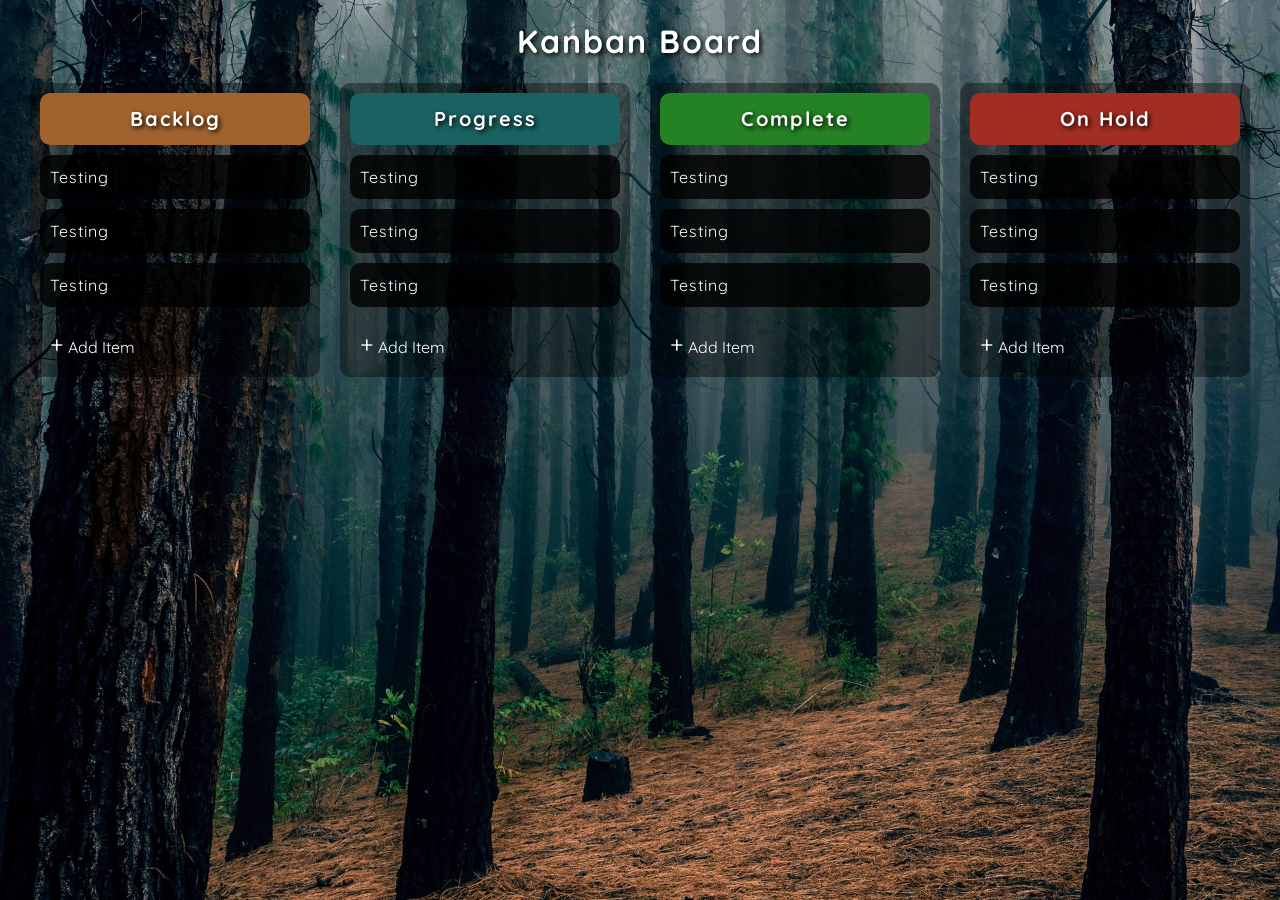
==== project-16-Drag-Drop/index.html @ 97212ec7 "165" ====
<!DOCTYPE html>
<html lang="en">
  <head>
    <meta charset="UTF-8" />
    <meta name="viewport" content="width=device-width, initial-scale=1.0" />
    <title>Drag and Drop</title>
    <link rel="icon" type="image/png" href="favicon.png" />
    <link rel="stylesheet" href="style.css" />
  </head>
  <body>
    <h1 class="main-title">Kanban Board</h1>
    <div class="drag-container">
      <ul class="drag-list">
        <li class="drag-column backlog-column">
          <span class="header">
            <h1>Backlog</h1>
          </span>
          <div class="backlog-content">
            <ul class="drag-item-list" id="backlog-list">
              <li class="drag-item">Testing</li>
              <li class="drag-item">Testing</li>
              <li class="drag-item">Testing</li>
            </ul>
          </div>
          <div class="add-btn-group">
            <div class="add-btn">
              <span class="plus-sign">+</span>
              <span>Add Item</span>
            </div>
            <div class="add-btn solid">
              <span>Save Item</span>
            </div>
            <div class="add-container">
              <div class="add-item"></div>
            </div>
          </div>
        </li>
        <li class="drag-column progress-column">
          <span class="header">
            <h1>Progress</h1>
          </span>
          <div class="progress-content">
            <ul class="drag-item-list" id="progress-list">
              <li class="drag-item">Testing</li>
              <li class="drag-item">Testing</li>
              <li class="drag-item">Testing</li>
            </ul>
          </div>
          <div class="add-btn-group">
            <div class="add-btn">
              <span class="plus-sign">+</span>
              <span>Add Item</span>
            </div>
            <div class="add-btn solid">
              <span>Save Item</span>
            </div>
            <div class="add-container">
              <div class="add-item"></div>
            </div>
          </div>
        </li>
        <li class="drag-column complete-column">
          <span class="header">
            <h1>Complete</h1>
          </span>
          <div class="complete-content">
            <ul class="drag-item-list" id="complete-list">
              <li class="drag-item">Testing</li>
              <li class="drag-item">Testing</li>
              <li class="drag-item">Testing</li>
            </ul>
          </div>
          <div class="add-btn-group">
            <div class="add-btn">
              <span class="plus-sign">+</span>
              <span>Add Item</span>
            </div>
            <div class="add-btn solid">
              <span>Save Item</span>
            </div>
            <div class="add-container">
              <div class="add-item"></div>
            </div>
          </div>
        </li>
        <li class="drag-column on-hold-column">
          <span class="header">
            <h1>On Hold</h1>
          </span>
          <div class="on-hold-content">
            <ul class="drag-item-list" id="on-hold-list">
              <li class="drag-item">Testing</li>
              <li class="drag-item">Testing</li>
              <li class="drag-item">Testing</li>
            </ul>
          </div>
          <div class="add-btn-group">
            <div class="add-btn">
              <span class="plus-sign">+</span>
              <span>Add Item</span>
            </div>
            <div class="add-btn solid">
              <span>Save Item</span>
            </div>
            <div class="add-container">
              <div class="add-item"></div>
            </div>
          </div>
        </li>
      </ul>
    </div>
    <!-- Script -->
    <script src="script.js"></script>
  </body>
</html>
---- project-16-Drag-Drop/style.css ----
/* Trees Image - Pexels: https://www.pexels.com/photo/photo-of-trees-in-forest-3801030/ */
@import url("https://fonts.googleapis.com/css?family=Quicksand&display=swap");

html {
  box-sizing: border-box;
}

:root {
  --column-1: #a2622d;
  --column-2: #1b6161;
  --column-3: #248224;
  --column-4: #a22d22;
}

body {
  margin: 0;
  background: url("./trees.jpg");
  background-size: cover;
  background-position: 50% 60%;
  background-attachment: fixed;
  color: white;
  font-family: Quicksand, sans-serif;
  overflow-y: hidden;
}

h1 {
  letter-spacing: 2px;
  text-shadow: 2px 2px 5px black;
}

.main-title {
  text-align: center;
  font-size: 3rem;
}

ul {
  list-style-type: none;
  margin: 0;
  padding: 0;
}

.drag-container {
  margin: 20px;
}

.drag-list {
  display: flex;
  align-items: flex-start;
}

/* Columns */
.drag-column {
  flex: 1;
  margin: 0 10px;
  position: relative;
  background-color: rgba(0, 0, 0, 0.4);
  border-radius: 10px;
  overflow-x: hidden;
}

.backlog-column .header,
.backlog-column .solid,
.backlog-column .solid:hover,
.backlog-column .over {
  background-color: var(--column-1);
}

.progress-column .header,
.progress-column .solid,
.progress-column .solid:hover,
.progress-column .over {
  background-color: var(--column-2);
}

.complete-column .header,
.complete-column .solid,
.complete-column .solid:hover,
.complete-column .over {
  background-color: var(--column-3);
}

.on-hold-column .header,
.on-hold-column .solid,
.on-hold-column .solid:hover,
.on-hold-column .over {
  background-color: var(--column-4);
}

/* Custom Scrollbar */
.custom-scroll {
  overflow-y: auto;
  max-height: 75vh;
}

.custom-scroll::-webkit-scrollbar-track {
  box-shadow: inset 0 0 6px rgba(0, 0, 0, 0.4);
  border-radius: 10px;
  background-color: rgba(255, 255, 255, 0.3);
  margin-right: 5px;
}

.custom-scroll::-webkit-scrollbar {
  width: 10px;
}

.custom-scroll::-webkit-scrollbar-thumb {
  border-radius: 10px;
  box-shadow: inset 0 0 6px rgba(0, 0, 0, 0.3);
  background-color: rgba(0, 0, 0, 0.8);
}

.header {
  display: flex;
  justify-content: center;
  border-radius: 10px;
  margin: 10px;
}

.header h1 {
  font-size: 1.25rem;
}

/* Drag and Drop */
.over {
  padding: 50px 10px;
}

.drag-item-list {
  min-height: 50px;
}

.drag-item {
  margin: 10px;
  padding: 10px;
  height: fit-content;
  background-color: rgba(0, 0, 0, 0.8);
  border-radius: 10px;
  line-height: 1.5rem;
  letter-spacing: 1px;
  cursor: pointer;
}

.drag-item:focus {
  outline: none;
  background-color: white;
  color: black;
}

/* Add Button Group */
.add-btn-group {
  display: flex;
  justify-content: space-between;
}

.add-btn {
  margin: 10px;
  padding: 5px 10px;
  display: flex;
  align-items: center;
  cursor: pointer;
  width: fit-content;
  border-radius: 5px;
  transition: all 0.3s ease-in;
  user-select: none;
}

.add-btn:hover {
  background-color: rgba(255, 255, 255, 0.9);
  color: black;
}

.add-btn:active {
  transform: scale(0.97);
}

.solid {
  display: none;
}

.solid:hover {
  transition: unset;
  filter: brightness(95%);
  color: white;
}

.plus-sign {
  font-size: 1.5rem;
  margin-right: 5px;
  position: relative;
  top: -3px;
}

.add-container {
  margin: 10px;
  padding: 5px 10px;
  border-radius: 10px;
  background-color: rgba(255, 255, 255, 0.9);
  min-height: 100px;
  display: none;
}

.add-item {
  width: 100%;
  min-height: 100px;
  height: auto;
  background-color: white;
  border-radius: 10px;
  margin: 5px auto;
  resize: none;
  color: black;
  padding: 10px;
}

.add-item:focus {
  outline: none;
}

/* Media Query: Laptop */
@media screen and (max-width: 1800px) {
  .main-title {
    font-size: 2rem;
  }
}

/* Media Query: Large Smartphone (Vertical) */
@media screen and (max-width: 600px) {
  body {
    overflow-y: auto;
  }

  .drag-container {
    margin: 0;
  }

  .drag-list {
    display: block;
  }

  .drag-column {
    margin: 10px;
  }
}
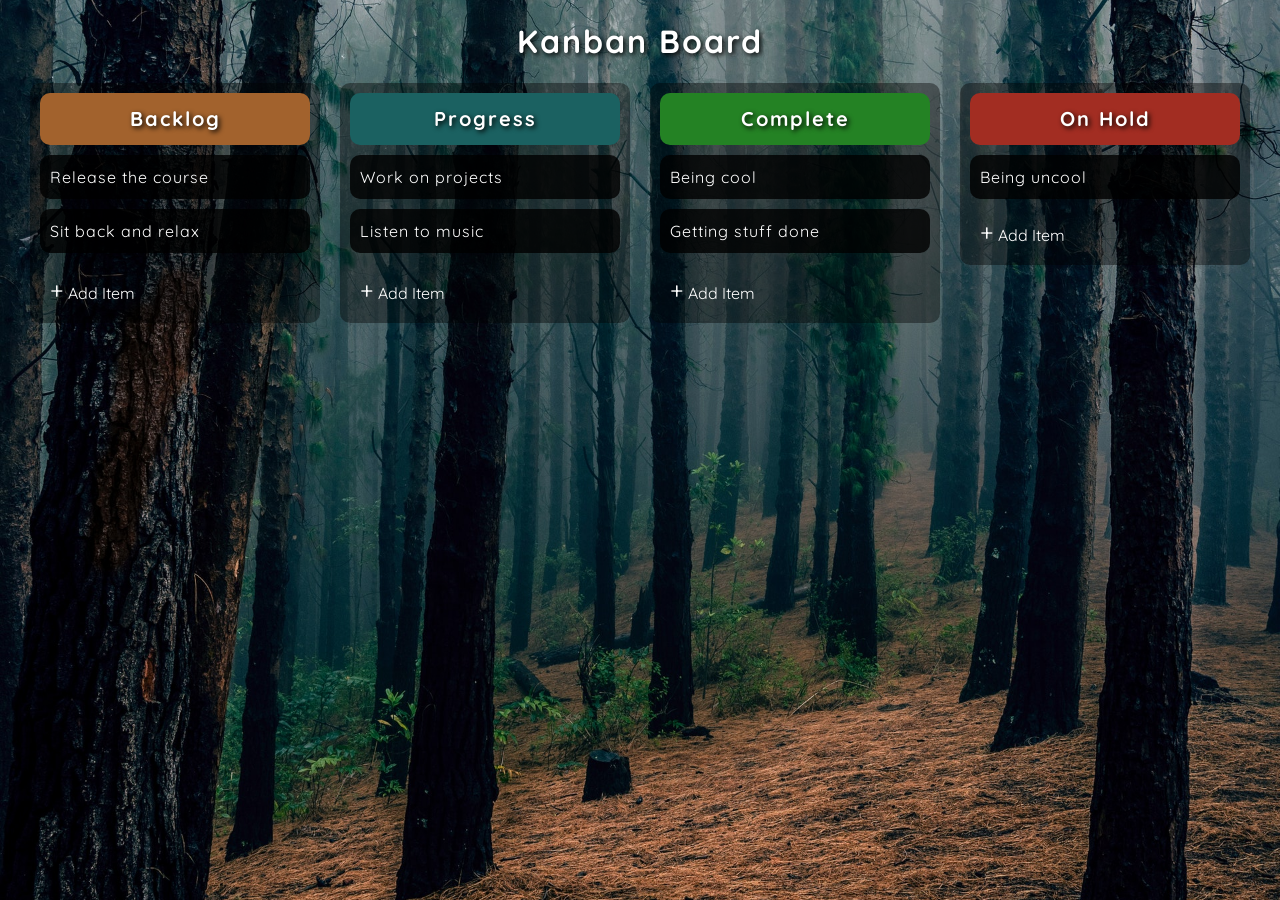
==== commit cb1761b0: "166" ====
--- a/project-16-Drag-Drop/index.html
+++ b/project-16-Drag-Drop/index.html
@@ -16,11 +16,7 @@
             <h1>Backlog</h1>
           </span>
           <div class="backlog-content">
-            <ul class="drag-item-list" id="backlog-list">
-              <li class="drag-item">Testing</li>
-              <li class="drag-item">Testing</li>
-              <li class="drag-item">Testing</li>
-            </ul>
+            <ul class="drag-item-list" id="backlog-list"></ul>
           </div>
           <div class="add-btn-group">
             <div class="add-btn">
@@ -40,11 +36,7 @@
             <h1>Progress</h1>
           </span>
           <div class="progress-content">
-            <ul class="drag-item-list" id="progress-list">
-              <li class="drag-item">Testing</li>
-              <li class="drag-item">Testing</li>
-              <li class="drag-item">Testing</li>
-            </ul>
+            <ul class="drag-item-list" id="progress-list"></ul>
           </div>
           <div class="add-btn-group">
             <div class="add-btn">
@@ -64,11 +56,7 @@
             <h1>Complete</h1>
           </span>
           <div class="complete-content">
-            <ul class="drag-item-list" id="complete-list">
-              <li class="drag-item">Testing</li>
-              <li class="drag-item">Testing</li>
-              <li class="drag-item">Testing</li>
-            </ul>
+            <ul class="drag-item-list" id="complete-list"></ul>
           </div>
           <div class="add-btn-group">
             <div class="add-btn">
@@ -88,11 +76,7 @@
             <h1>On Hold</h1>
           </span>
           <div class="on-hold-content">
-            <ul class="drag-item-list" id="on-hold-list">
-              <li class="drag-item">Testing</li>
-              <li class="drag-item">Testing</li>
-              <li class="drag-item">Testing</li>
-            </ul>
+            <ul class="drag-item-list" id="on-hold-list"></ul>
           </div>
           <div class="add-btn-group">
             <div class="add-btn">
